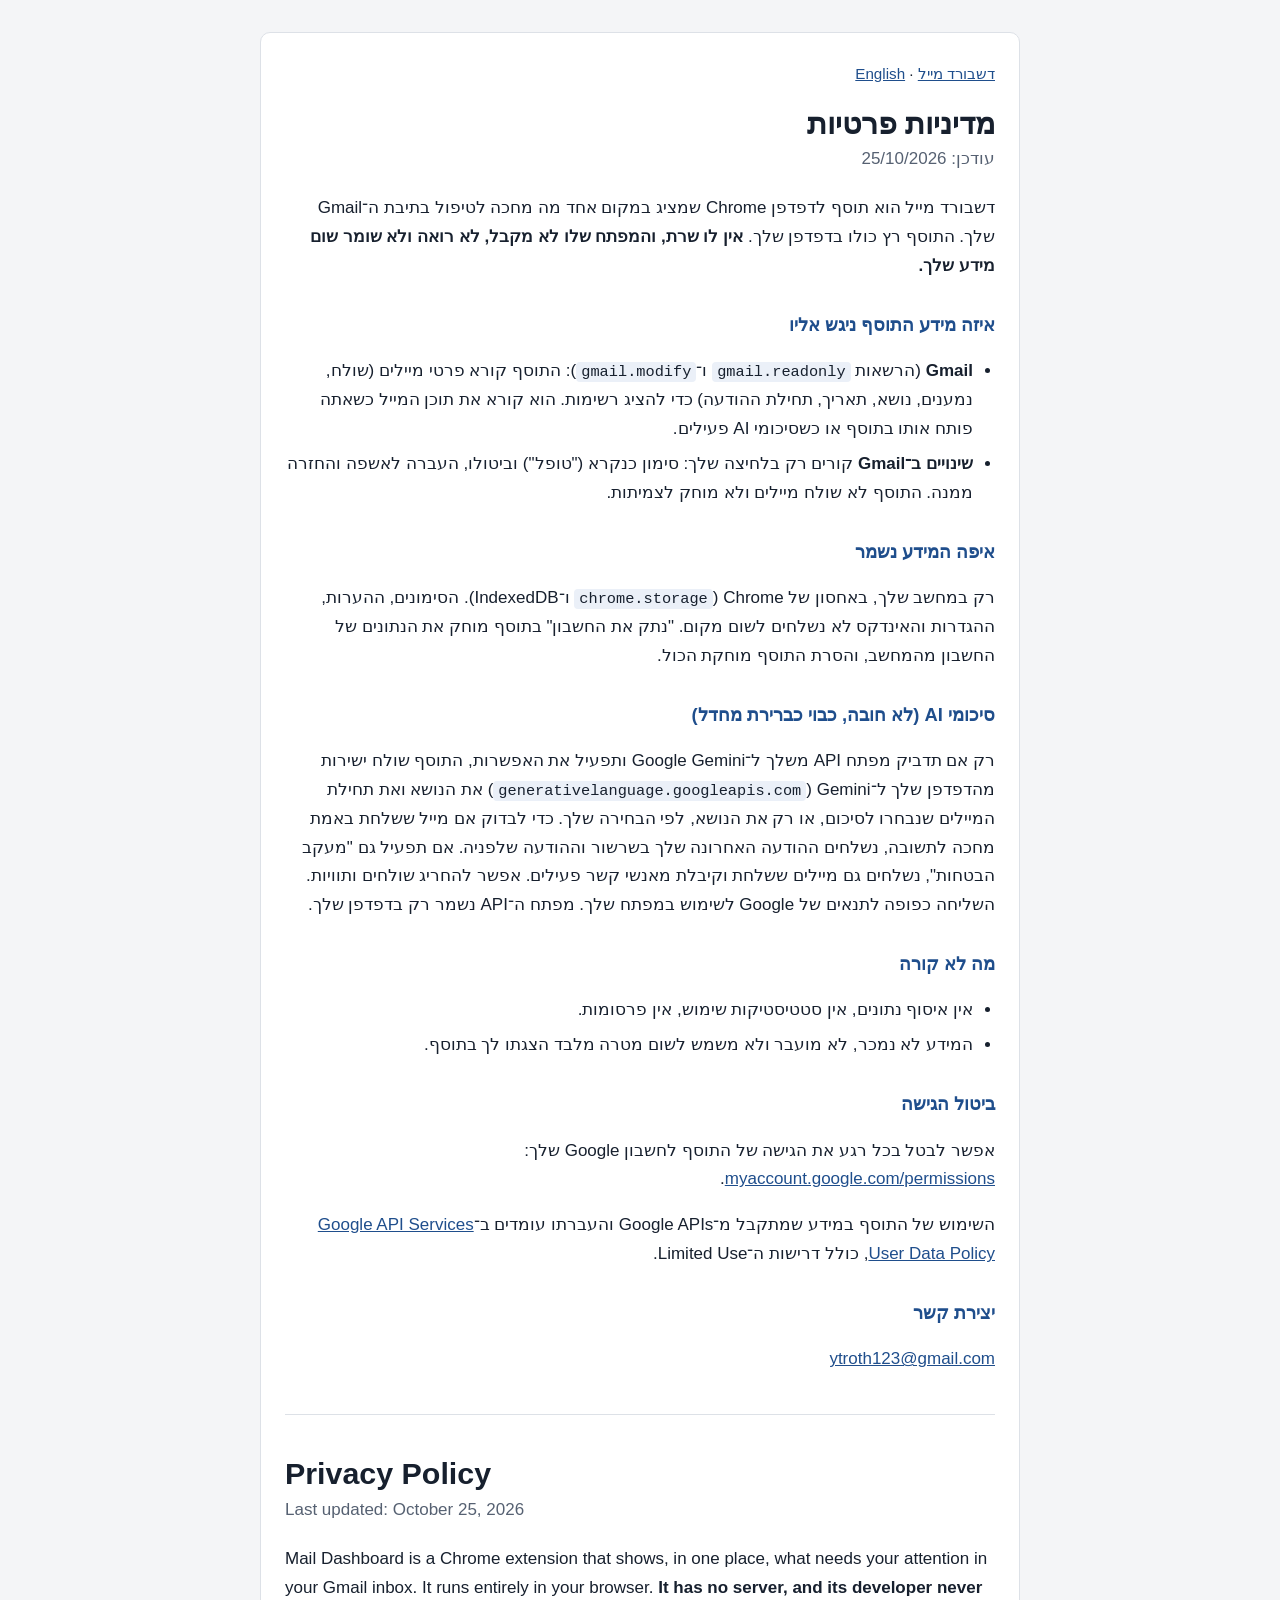
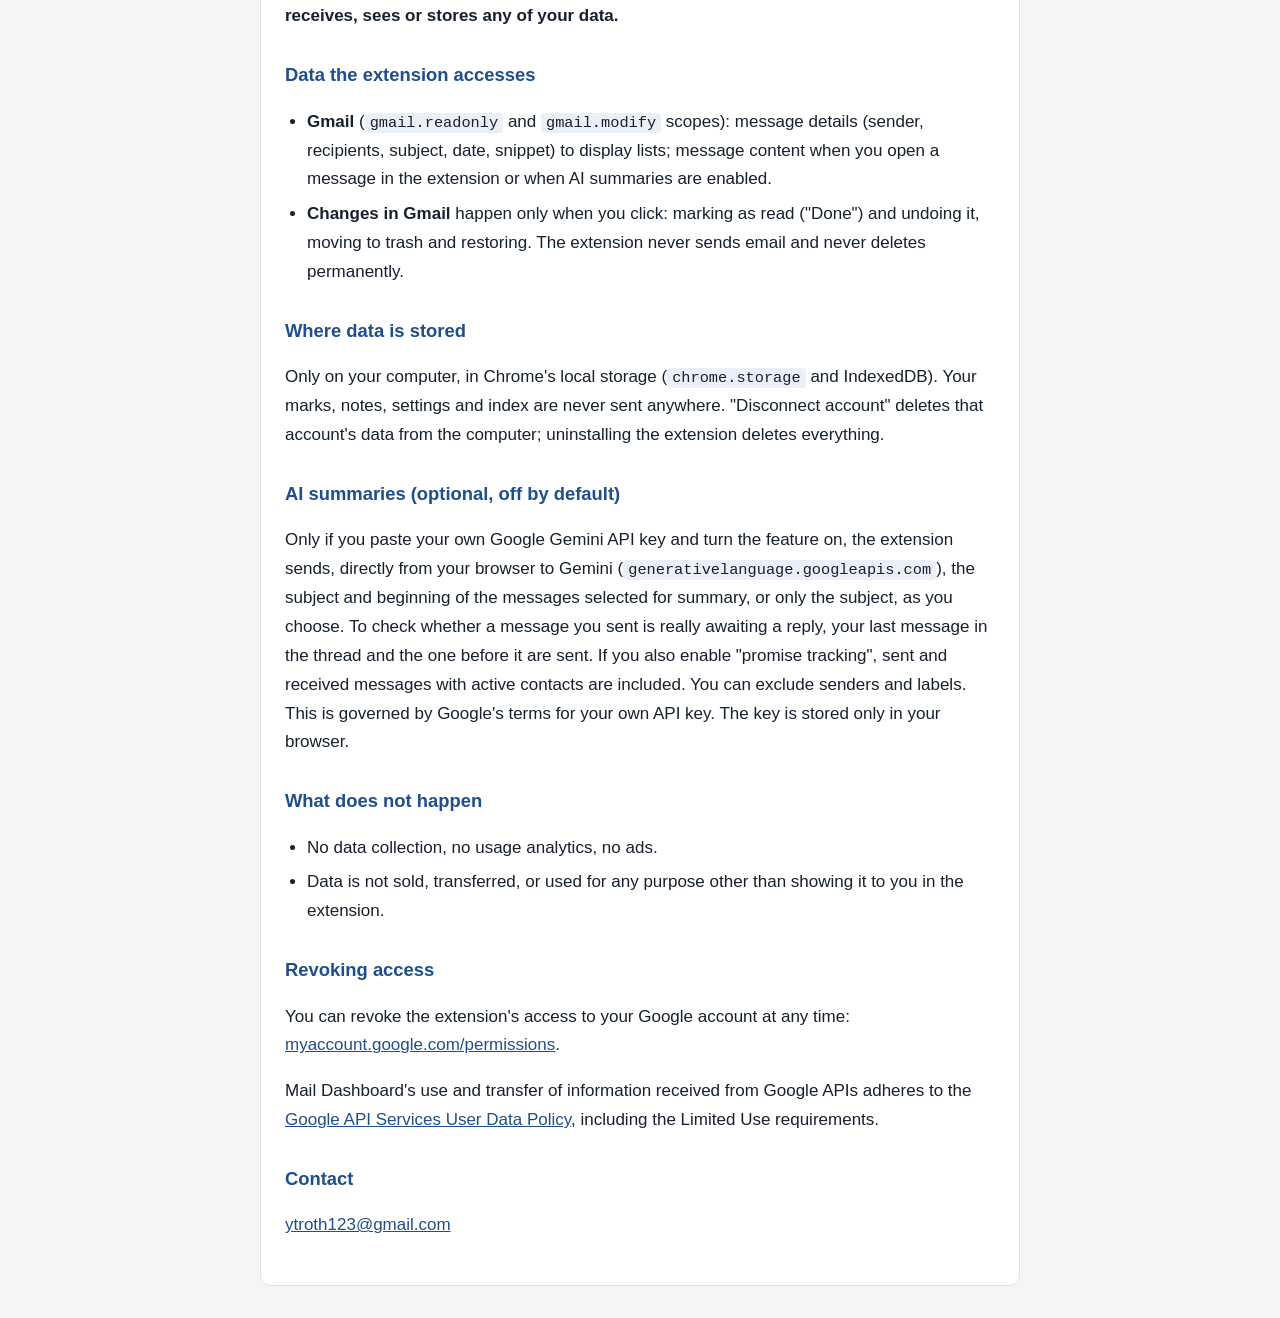
==== privacy.html @ 86ca8e24 "Mail Dashboard: home page and privacy policy Co-Authored-By: Claude Opus 5.5 (1M context) <noreply@a" ====
<!doctype html>
<html lang="he" dir="rtl">
<head>
<meta charset="utf-8">
<meta name="viewport" content="width=device-width, initial-scale=1">
<title>דשבורד מייל — מדיניות פרטיות</title>
<link rel="stylesheet" href="style.css">
</head>
<body>
<main class="page">
<p class="nav"><a href="./">דשבורד מייל</a> · <a href="#en" lang="en" dir="ltr">English</a></p>

<h1>מדיניות פרטיות</h1>
<p class="sub">עודכן: 25/10/2026</p>

<p>דשבורד מייל הוא תוסף לדפדפן Chrome שמציג במקום אחד מה מחכה לטיפול בתיבת ה־Gmail שלך. התוסף רץ כולו בדפדפן שלך. <strong>אין לו שרת, והמפתח שלו לא מקבל, לא רואה ולא שומר שום מידע שלך.</strong></p>

<h2>איזה מידע התוסף ניגש אליו</h2>
<ul>
  <li><strong>Gmail</strong> (הרשאות <code>gmail.readonly</code> ו־<code>gmail.modify</code>): התוסף קורא פרטי מיילים (שולח, נמענים, נושא, תאריך, תחילת ההודעה) כדי להציג רשימות. הוא קורא את תוכן המייל כשאתה פותח אותו בתוסף או כשסיכומי AI פעילים.</li>
  <li><strong>שינויים ב־Gmail</strong> קורים רק בלחיצה שלך: סימון כנקרא ("טופל") וביטולו, העברה לאשפה והחזרה ממנה. התוסף לא שולח מיילים ולא מוחק לצמיתות.</li>
</ul>

<h2>איפה המידע נשמר</h2>
<p>רק במחשב שלך, באחסון של Chrome (‏<code>chrome.storage</code> ו־IndexedDB). הסימונים, ההערות, ההגדרות והאינדקס לא נשלחים לשום מקום. "נתק את החשבון" בתוסף מוחק את הנתונים של החשבון מהמחשב, והסרת התוסף מוחקת הכול.</p>

<h2>סיכומי AI (לא חובה, כבוי כברירת מחדל)</h2>
<p>רק אם תדביק מפתח API משלך ל־Google Gemini ותפעיל את האפשרות, התוסף שולח ישירות מהדפדפן שלך ל־Gemini (‏<code>generativelanguage.googleapis.com</code>) את הנושא ואת תחילת המיילים שנבחרו לסיכום, או רק את הנושא, לפי הבחירה שלך. כדי לבדוק אם מייל ששלחת באמת מחכה לתשובה, נשלחים ההודעה האחרונה שלך בשרשור וההודעה שלפניה. אם תפעיל גם "מעקב הבטחות", נשלחים גם מיילים ששלחת וקיבלת מאנשי קשר פעילים. אפשר להחריג שולחים ותוויות. השליחה כפופה לתנאים של Google לשימוש במפתח שלך. מפתח ה־API נשמר רק בדפדפן שלך.</p>

<h2>מה לא קורה</h2>
<ul>
  <li>אין איסוף נתונים, אין סטטיסטיקות שימוש, אין פרסומות.</li>
  <li>המידע לא נמכר, לא מועבר ולא משמש לשום מטרה מלבד הצגתו לך בתוסף.</li>
</ul>

<h2>ביטול הגישה</h2>
<p>אפשר לבטל בכל רגע את הגישה של התוסף לחשבון Google שלך: <a href="https://myaccount.google.com/permissions">myaccount.google.com/permissions</a>.</p>

<p>השימוש של התוסף במידע שמתקבל מ־Google APIs והעברתו עומדים ב־<a href="https://developers.google.com/terms/api-services-user-data-policy">Google API Services User Data Policy</a>, כולל דרישות ה־Limited Use.</p>

<h2>יצירת קשר</h2>
<p><a href="mailto:ytroth123@gmail.com">ytroth123@gmail.com</a></p>

<hr>

<section id="en" lang="en" dir="ltr">
<h1>Privacy Policy</h1>
<p class="sub">Last updated: October 25, 2026</p>

<p>Mail Dashboard is a Chrome extension that shows, in one place, what needs your attention in your Gmail inbox. It runs entirely in your browser. <strong>It has no server, and its developer never receives, sees or stores any of your data.</strong></p>

<h2>Data the extension accesses</h2>
<ul>
  <li><strong>Gmail</strong> (<code>gmail.readonly</code> and <code>gmail.modify</code> scopes): message details (sender, recipients, subject, date, snippet) to display lists; message content when you open a message in the extension or when AI summaries are enabled.</li>
  <li><strong>Changes in Gmail</strong> happen only when you click: marking as read ("Done") and undoing it, moving to trash and restoring. The extension never sends email and never deletes permanently.</li>
</ul>

<h2>Where data is stored</h2>
<p>Only on your computer, in Chrome's local storage (<code>chrome.storage</code> and IndexedDB). Your marks, notes, settings and index are never sent anywhere. "Disconnect account" deletes that account's data from the computer; uninstalling the extension deletes everything.</p>

<h2>AI summaries (optional, off by default)</h2>
<p>Only if you paste your own Google Gemini API key and turn the feature on, the extension sends, directly from your browser to Gemini (<code>generativelanguage.googleapis.com</code>), the subject and beginning of the messages selected for summary, or only the subject, as you choose. To check whether a message you sent is really awaiting a reply, your last message in the thread and the one before it are sent. If you also enable "promise tracking", sent and received messages with active contacts are included. You can exclude senders and labels. This is governed by Google's terms for your own API key. The key is stored only in your browser.</p>

<h2>What does not happen</h2>
<ul>
  <li>No data collection, no usage analytics, no ads.</li>
  <li>Data is not sold, transferred, or used for any purpose other than showing it to you in the extension.</li>
</ul>

<h2>Revoking access</h2>
<p>You can revoke the extension's access to your Google account at any time: <a href="https://myaccount.google.com/permissions">myaccount.google.com/permissions</a>.</p>

<p>Mail Dashboard's use and transfer of information received from Google APIs adheres to the <a href="https://developers.google.com/terms/api-services-user-data-policy">Google API Services User Data Policy</a>, including the Limited Use requirements.</p>

<h2>Contact</h2>
<p><a href="mailto:ytroth123@gmail.com">ytroth123@gmail.com</a></p>
</section>
</main>
</body>
</html>
---- style.css ----
:root { --paper: #F4F5F7; --surface: #FFFFFF; --ink: #17202E; --ink-2: #566172; --rule: #DDE1E7; --accent: #1F4E8C; }
* { box-sizing: border-box; }
body { margin: 0; background: var(--paper); color: var(--ink); font: 17px/1.7 "Segoe UI", Arial, sans-serif; }
.page { max-width: 760px; margin: 32px auto; padding: 28px 24px; background: var(--surface); border: 1px solid var(--rule); border-radius: 10px; }
@media (max-width: 800px) { .page { margin: 0; border: 0; border-radius: 0; padding: 24px 16px; } }
h1 { font-size: 1.9rem; line-height: 1.2; margin: 0 0 4px; }
h2 { font-size: 1.15rem; color: var(--accent); margin: 28px 0 6px; }
.sub { color: var(--ink-2); margin: 0 0 20px; }
.nav { font-size: .95rem; margin: 0 0 18px; }
a { color: var(--accent); }
code { font-family: Consolas, monospace; font-size: .9em; background: #EBF0F8; border-radius: 4px; padding: 1px 5px; direction: ltr; unicode-bidi: embed; }
ul { padding-inline-start: 22px; }
li { margin: 6px 0; }
hr { border: 0; border-top: 1px solid var(--rule); margin: 40px 0; }
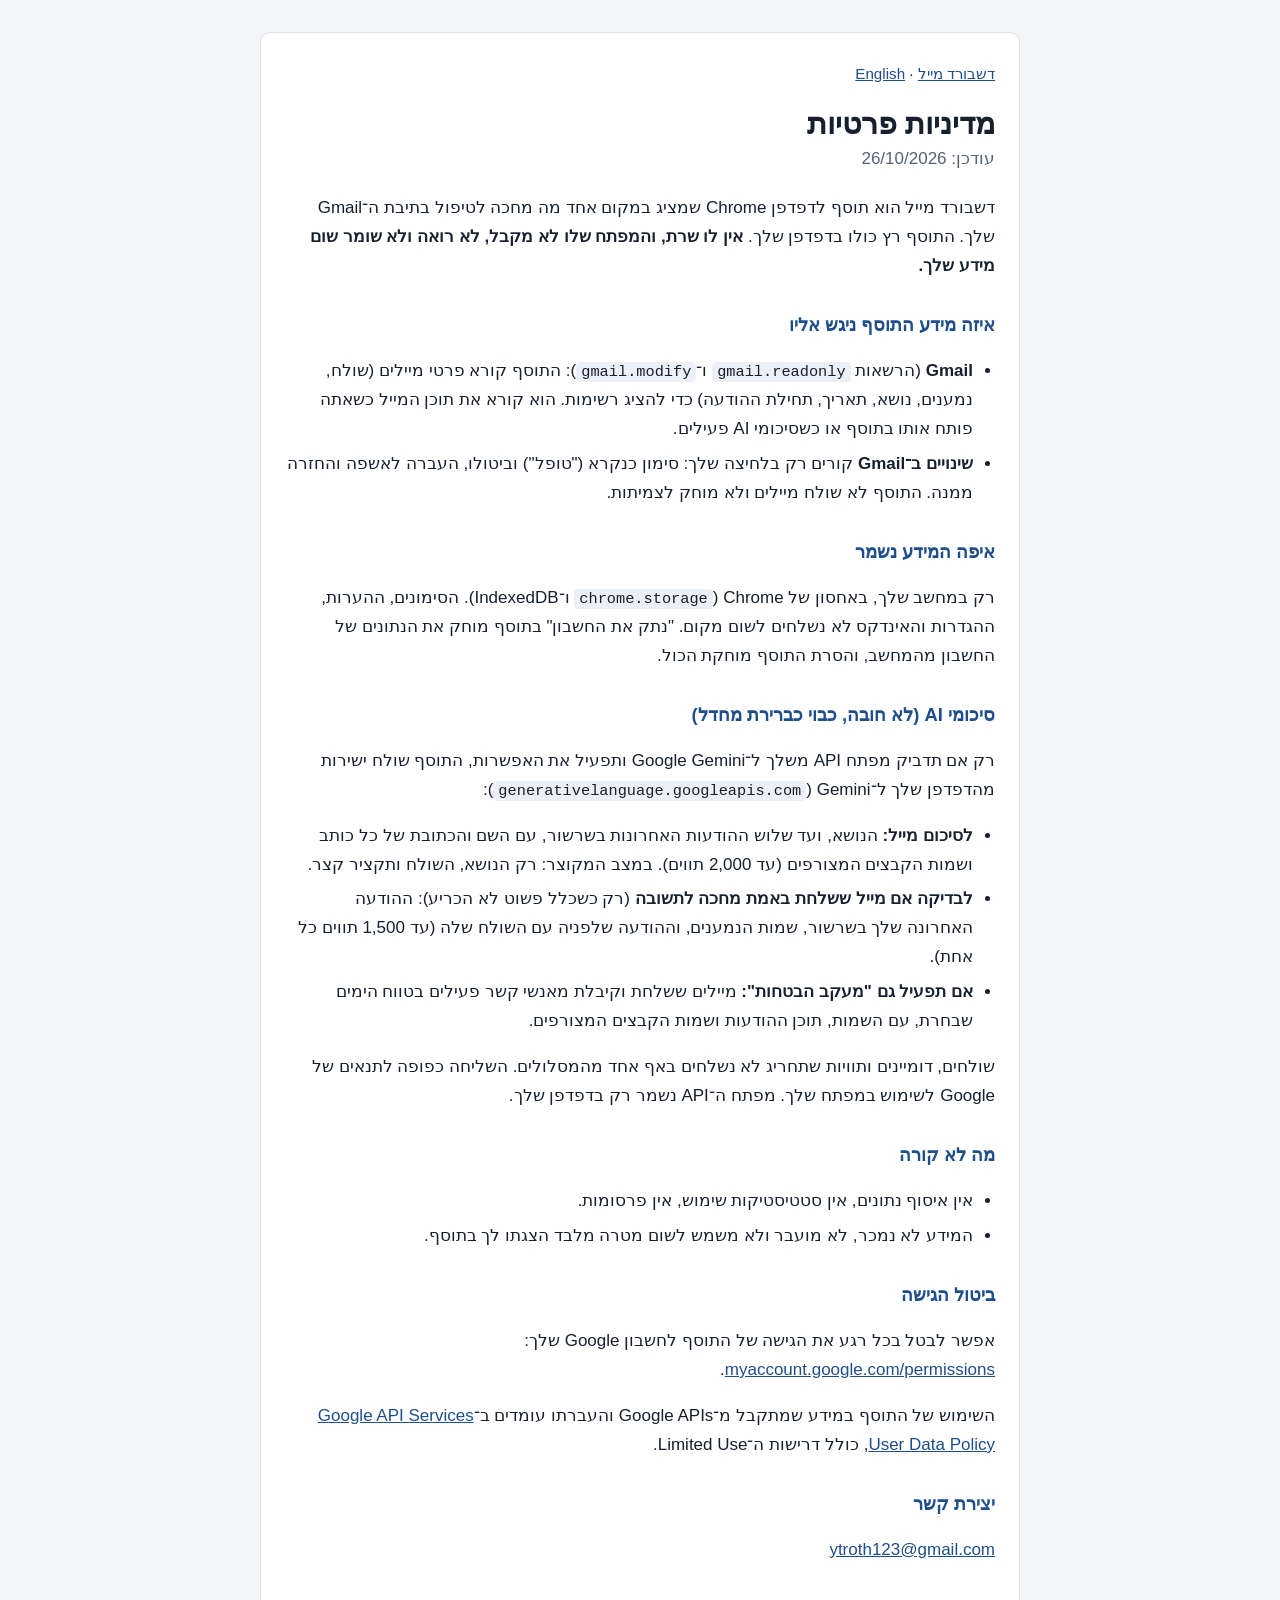
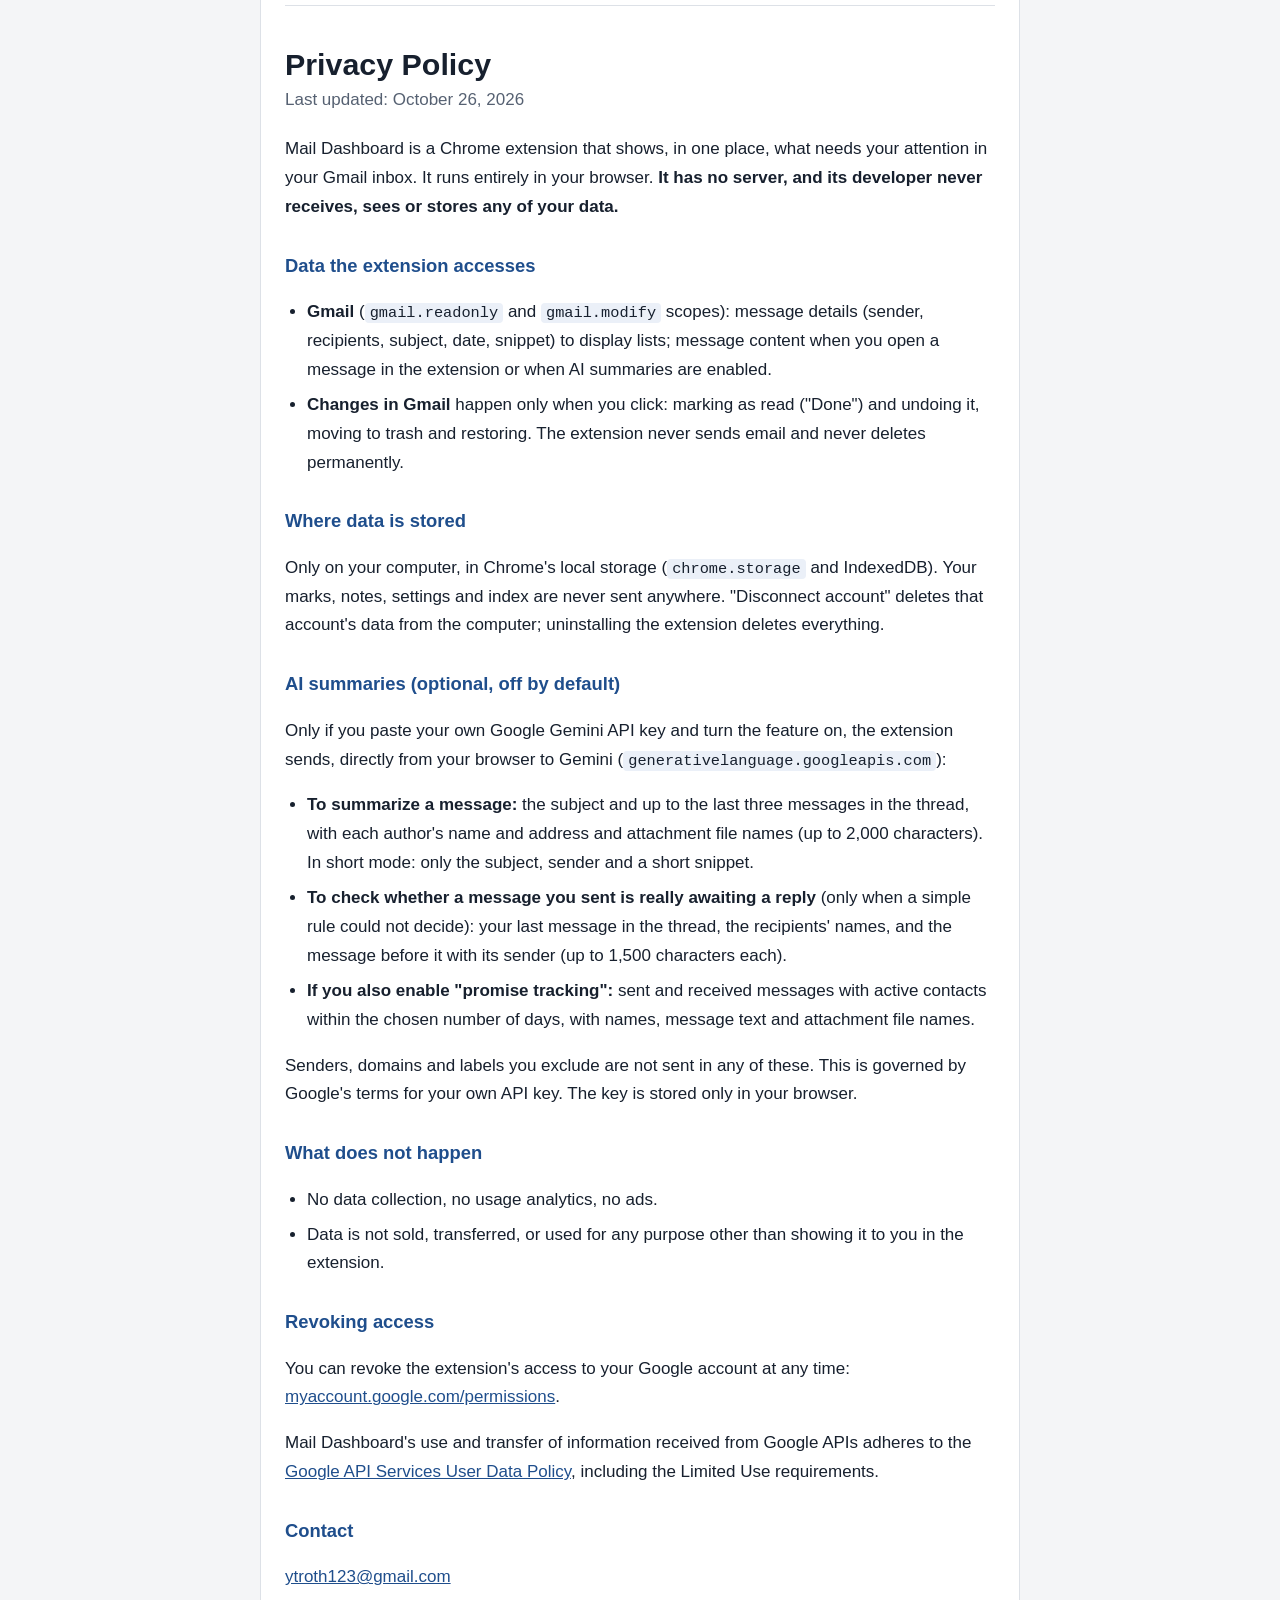
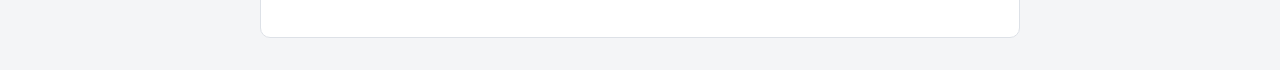
==== commit 4c1dd87f: "Privacy policy: describe exactly what is sent to Gemini in each feature; exclusions apply everywhere" ====
--- a/privacy.html
+++ b/privacy.html
@@ -11,7 +11,7 @@
 <p class="nav"><a href="./">דשבורד מייל</a> · <a href="#en" lang="en" dir="ltr">English</a></p>
 
 <h1>מדיניות פרטיות</h1>
-<p class="sub">עודכן: 25/10/2026</p>
+<p class="sub">עודכן: 26/10/2026</p>
 
 <p>דשבורד מייל הוא תוסף לדפדפן Chrome שמציג במקום אחד מה מחכה לטיפול בתיבת ה־Gmail שלך. התוסף רץ כולו בדפדפן שלך. <strong>אין לו שרת, והמפתח שלו לא מקבל, לא רואה ולא שומר שום מידע שלך.</strong></p>
 
@@ -25,7 +25,13 @@
 <p>רק במחשב שלך, באחסון של Chrome (‏<code>chrome.storage</code> ו־IndexedDB). הסימונים, ההערות, ההגדרות והאינדקס לא נשלחים לשום מקום. "נתק את החשבון" בתוסף מוחק את הנתונים של החשבון מהמחשב, והסרת התוסף מוחקת הכול.</p>
 
 <h2>סיכומי AI (לא חובה, כבוי כברירת מחדל)</h2>
-<p>רק אם תדביק מפתח API משלך ל־Google Gemini ותפעיל את האפשרות, התוסף שולח ישירות מהדפדפן שלך ל־Gemini (‏<code>generativelanguage.googleapis.com</code>) את הנושא ואת תחילת המיילים שנבחרו לסיכום, או רק את הנושא, לפי הבחירה שלך. כדי לבדוק אם מייל ששלחת באמת מחכה לתשובה, נשלחים ההודעה האחרונה שלך בשרשור וההודעה שלפניה. אם תפעיל גם "מעקב הבטחות", נשלחים גם מיילים ששלחת וקיבלת מאנשי קשר פעילים. אפשר להחריג שולחים ותוויות. השליחה כפופה לתנאים של Google לשימוש במפתח שלך. מפתח ה־API נשמר רק בדפדפן שלך.</p>
+<p>רק אם תדביק מפתח API משלך ל־Google Gemini ותפעיל את האפשרות, התוסף שולח ישירות מהדפדפן שלך ל־Gemini (‏<code>generativelanguage.googleapis.com</code>):</p>
+<ul>
+  <li><strong>לסיכום מייל:</strong> הנושא, ועד שלוש ההודעות האחרונות בשרשור, עם השם והכתובת של כל כותב ושמות הקבצים המצורפים (עד 2,000 תווים). במצב המקוצר: רק הנושא, השולח ותקציר קצר.</li>
+  <li><strong>לבדיקה אם מייל ששלחת באמת מחכה לתשובה</strong> (רק כשכלל פשוט לא הכריע): ההודעה האחרונה שלך בשרשור, שמות הנמענים, וההודעה שלפניה עם השולח שלה (עד 1,500 תווים כל אחת).</li>
+  <li><strong>אם תפעיל גם "מעקב הבטחות":</strong> מיילים ששלחת וקיבלת מאנשי קשר פעילים בטווח הימים שבחרת, עם השמות, תוכן ההודעות ושמות הקבצים המצורפים.</li>
+</ul>
+<p>שולחים, דומיינים ותוויות שתחריג לא נשלחים באף אחד מהמסלולים. השליחה כפופה לתנאים של Google לשימוש במפתח שלך. מפתח ה־API נשמר רק בדפדפן שלך.</p>
 
 <h2>מה לא קורה</h2>
 <ul>
@@ -45,7 +51,7 @@
 
 <section id="en" lang="en" dir="ltr">
 <h1>Privacy Policy</h1>
-<p class="sub">Last updated: October 25, 2026</p>
+<p class="sub">Last updated: October 26, 2026</p>
 
 <p>Mail Dashboard is a Chrome extension that shows, in one place, what needs your attention in your Gmail inbox. It runs entirely in your browser. <strong>It has no server, and its developer never receives, sees or stores any of your data.</strong></p>
 
@@ -59,7 +65,13 @@
 <p>Only on your computer, in Chrome's local storage (<code>chrome.storage</code> and IndexedDB). Your marks, notes, settings and index are never sent anywhere. "Disconnect account" deletes that account's data from the computer; uninstalling the extension deletes everything.</p>
 
 <h2>AI summaries (optional, off by default)</h2>
-<p>Only if you paste your own Google Gemini API key and turn the feature on, the extension sends, directly from your browser to Gemini (<code>generativelanguage.googleapis.com</code>), the subject and beginning of the messages selected for summary, or only the subject, as you choose. To check whether a message you sent is really awaiting a reply, your last message in the thread and the one before it are sent. If you also enable "promise tracking", sent and received messages with active contacts are included. You can exclude senders and labels. This is governed by Google's terms for your own API key. The key is stored only in your browser.</p>
+<p>Only if you paste your own Google Gemini API key and turn the feature on, the extension sends, directly from your browser to Gemini (<code>generativelanguage.googleapis.com</code>):</p>
+<ul>
+  <li><strong>To summarize a message:</strong> the subject and up to the last three messages in the thread, with each author's name and address and attachment file names (up to 2,000 characters). In short mode: only the subject, sender and a short snippet.</li>
+  <li><strong>To check whether a message you sent is really awaiting a reply</strong> (only when a simple rule could not decide): your last message in the thread, the recipients' names, and the message before it with its sender (up to 1,500 characters each).</li>
+  <li><strong>If you also enable "promise tracking":</strong> sent and received messages with active contacts within the chosen number of days, with names, message text and attachment file names.</li>
+</ul>
+<p>Senders, domains and labels you exclude are not sent in any of these. This is governed by Google's terms for your own API key. The key is stored only in your browser.</p>
 
 <h2>What does not happen</h2>
 <ul>
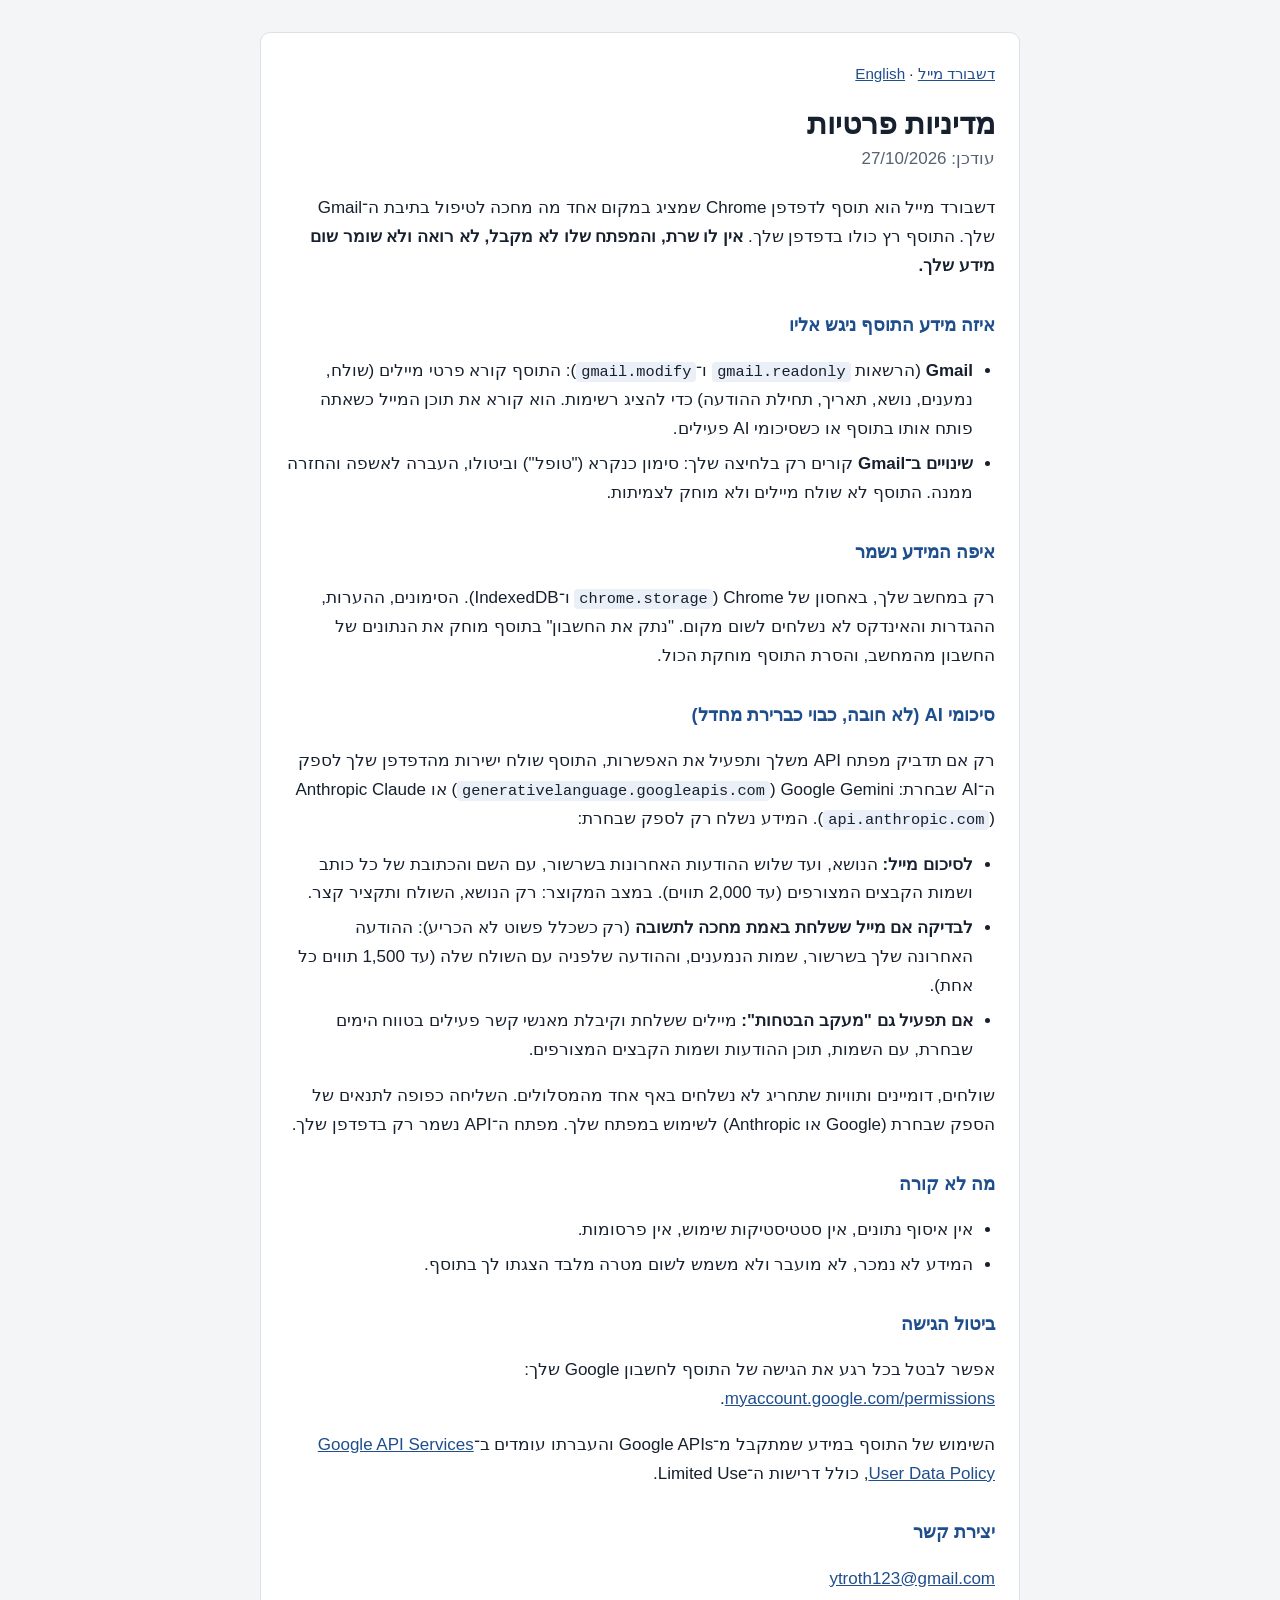
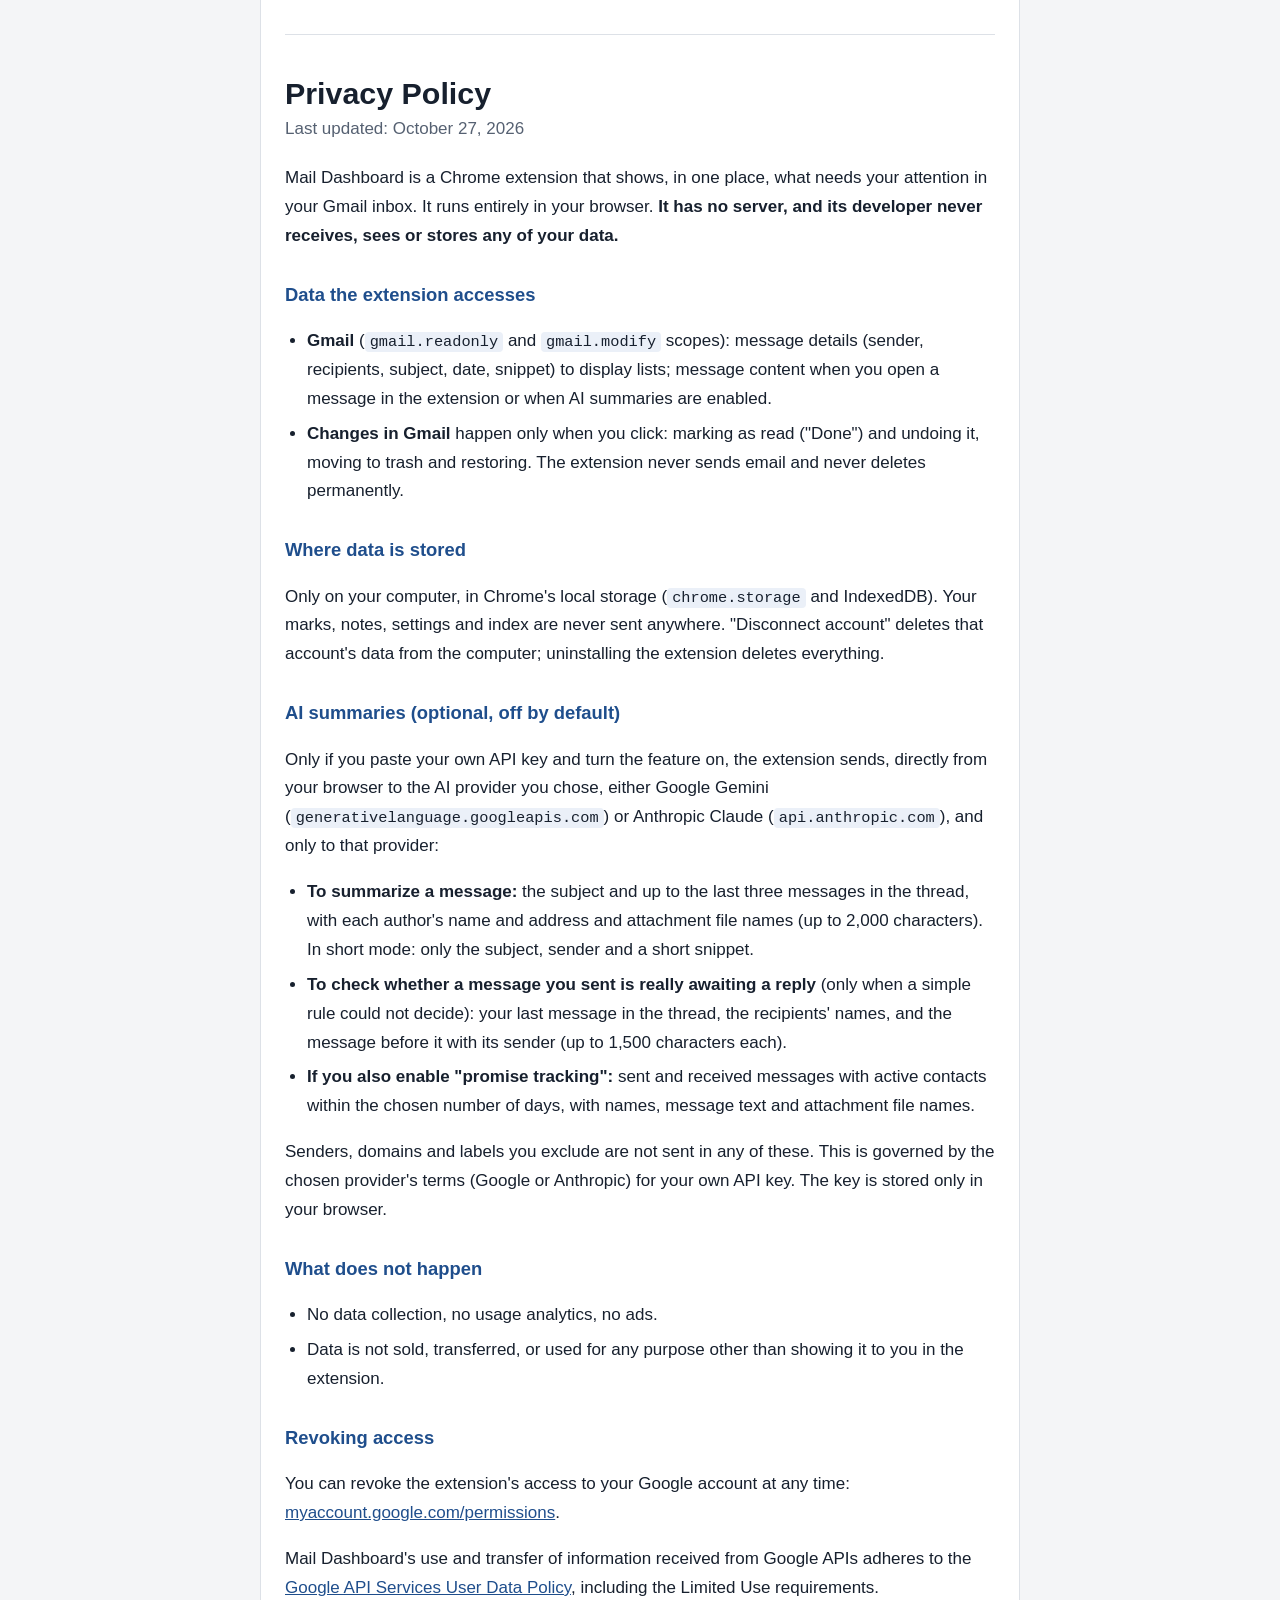
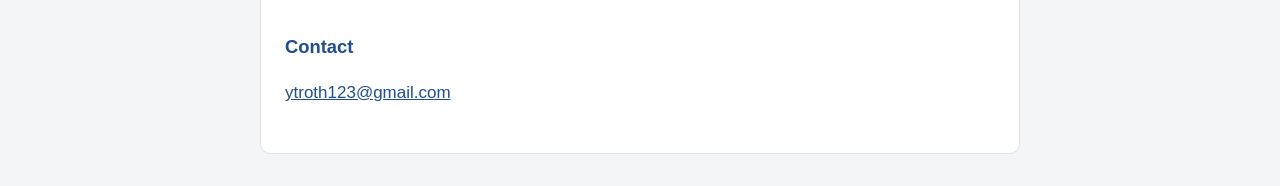
==== commit 0b27d184: "Privacy policy: AI summaries can use Google Gemini or Anthropic Claude (user's own key)" ====
--- a/privacy.html
+++ b/privacy.html
@@ -11,7 +11,7 @@
 <p class="nav"><a href="./">דשבורד מייל</a> · <a href="#en" lang="en" dir="ltr">English</a></p>
 
 <h1>מדיניות פרטיות</h1>
-<p class="sub">עודכן: 26/10/2026</p>
+<p class="sub">עודכן: 27/10/2026</p>
 
 <p>דשבורד מייל הוא תוסף לדפדפן Chrome שמציג במקום אחד מה מחכה לטיפול בתיבת ה־Gmail שלך. התוסף רץ כולו בדפדפן שלך. <strong>אין לו שרת, והמפתח שלו לא מקבל, לא רואה ולא שומר שום מידע שלך.</strong></p>
 
@@ -25,13 +25,13 @@
 <p>רק במחשב שלך, באחסון של Chrome (‏<code>chrome.storage</code> ו־IndexedDB). הסימונים, ההערות, ההגדרות והאינדקס לא נשלחים לשום מקום. "נתק את החשבון" בתוסף מוחק את הנתונים של החשבון מהמחשב, והסרת התוסף מוחקת הכול.</p>
 
 <h2>סיכומי AI (לא חובה, כבוי כברירת מחדל)</h2>
-<p>רק אם תדביק מפתח API משלך ל־Google Gemini ותפעיל את האפשרות, התוסף שולח ישירות מהדפדפן שלך ל־Gemini (‏<code>generativelanguage.googleapis.com</code>):</p>
+<p>רק אם תדביק מפתח API משלך ותפעיל את האפשרות, התוסף שולח ישירות מהדפדפן שלך לספק ה־AI שבחרת: Google Gemini (‏<code>generativelanguage.googleapis.com</code>) או Anthropic Claude (‏<code>api.anthropic.com</code>). המידע נשלח רק לספק שבחרת:</p>
 <ul>
   <li><strong>לסיכום מייל:</strong> הנושא, ועד שלוש ההודעות האחרונות בשרשור, עם השם והכתובת של כל כותב ושמות הקבצים המצורפים (עד 2,000 תווים). במצב המקוצר: רק הנושא, השולח ותקציר קצר.</li>
   <li><strong>לבדיקה אם מייל ששלחת באמת מחכה לתשובה</strong> (רק כשכלל פשוט לא הכריע): ההודעה האחרונה שלך בשרשור, שמות הנמענים, וההודעה שלפניה עם השולח שלה (עד 1,500 תווים כל אחת).</li>
   <li><strong>אם תפעיל גם "מעקב הבטחות":</strong> מיילים ששלחת וקיבלת מאנשי קשר פעילים בטווח הימים שבחרת, עם השמות, תוכן ההודעות ושמות הקבצים המצורפים.</li>
 </ul>
-<p>שולחים, דומיינים ותוויות שתחריג לא נשלחים באף אחד מהמסלולים. השליחה כפופה לתנאים של Google לשימוש במפתח שלך. מפתח ה־API נשמר רק בדפדפן שלך.</p>
+<p>שולחים, דומיינים ותוויות שתחריג לא נשלחים באף אחד מהמסלולים. השליחה כפופה לתנאים של הספק שבחרת (Google או Anthropic) לשימוש במפתח שלך. מפתח ה־API נשמר רק בדפדפן שלך.</p>
 
 <h2>מה לא קורה</h2>
 <ul>
@@ -51,7 +51,7 @@
 
 <section id="en" lang="en" dir="ltr">
 <h1>Privacy Policy</h1>
-<p class="sub">Last updated: October 26, 2026</p>
+<p class="sub">Last updated: October 27, 2026</p>
 
 <p>Mail Dashboard is a Chrome extension that shows, in one place, what needs your attention in your Gmail inbox. It runs entirely in your browser. <strong>It has no server, and its developer never receives, sees or stores any of your data.</strong></p>
 
@@ -65,13 +65,13 @@
 <p>Only on your computer, in Chrome's local storage (<code>chrome.storage</code> and IndexedDB). Your marks, notes, settings and index are never sent anywhere. "Disconnect account" deletes that account's data from the computer; uninstalling the extension deletes everything.</p>
 
 <h2>AI summaries (optional, off by default)</h2>
-<p>Only if you paste your own Google Gemini API key and turn the feature on, the extension sends, directly from your browser to Gemini (<code>generativelanguage.googleapis.com</code>):</p>
+<p>Only if you paste your own API key and turn the feature on, the extension sends, directly from your browser to the AI provider you chose, either Google Gemini (<code>generativelanguage.googleapis.com</code>) or Anthropic Claude (<code>api.anthropic.com</code>), and only to that provider:</p>
 <ul>
   <li><strong>To summarize a message:</strong> the subject and up to the last three messages in the thread, with each author's name and address and attachment file names (up to 2,000 characters). In short mode: only the subject, sender and a short snippet.</li>
   <li><strong>To check whether a message you sent is really awaiting a reply</strong> (only when a simple rule could not decide): your last message in the thread, the recipients' names, and the message before it with its sender (up to 1,500 characters each).</li>
   <li><strong>If you also enable "promise tracking":</strong> sent and received messages with active contacts within the chosen number of days, with names, message text and attachment file names.</li>
 </ul>
-<p>Senders, domains and labels you exclude are not sent in any of these. This is governed by Google's terms for your own API key. The key is stored only in your browser.</p>
+<p>Senders, domains and labels you exclude are not sent in any of these. This is governed by the chosen provider's terms (Google or Anthropic) for your own API key. The key is stored only in your browser.</p>
 
 <h2>What does not happen</h2>
 <ul>
